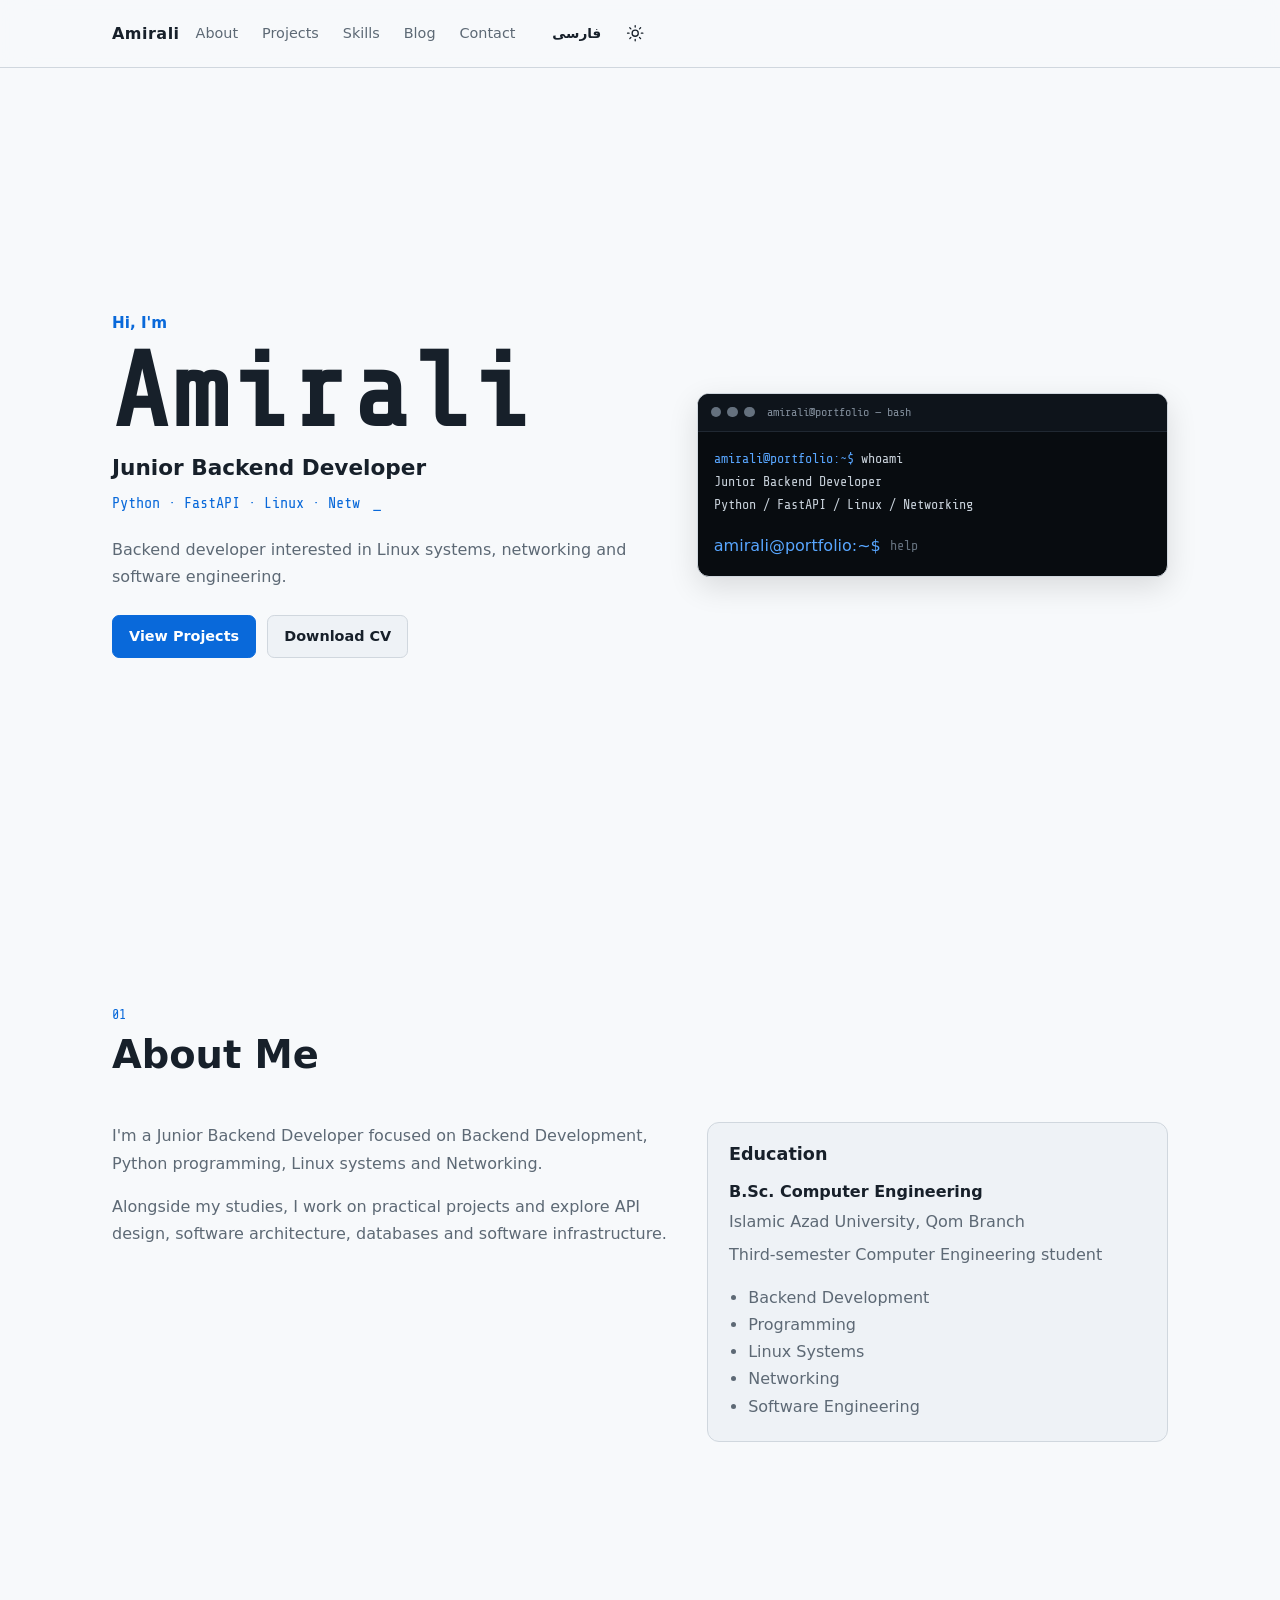
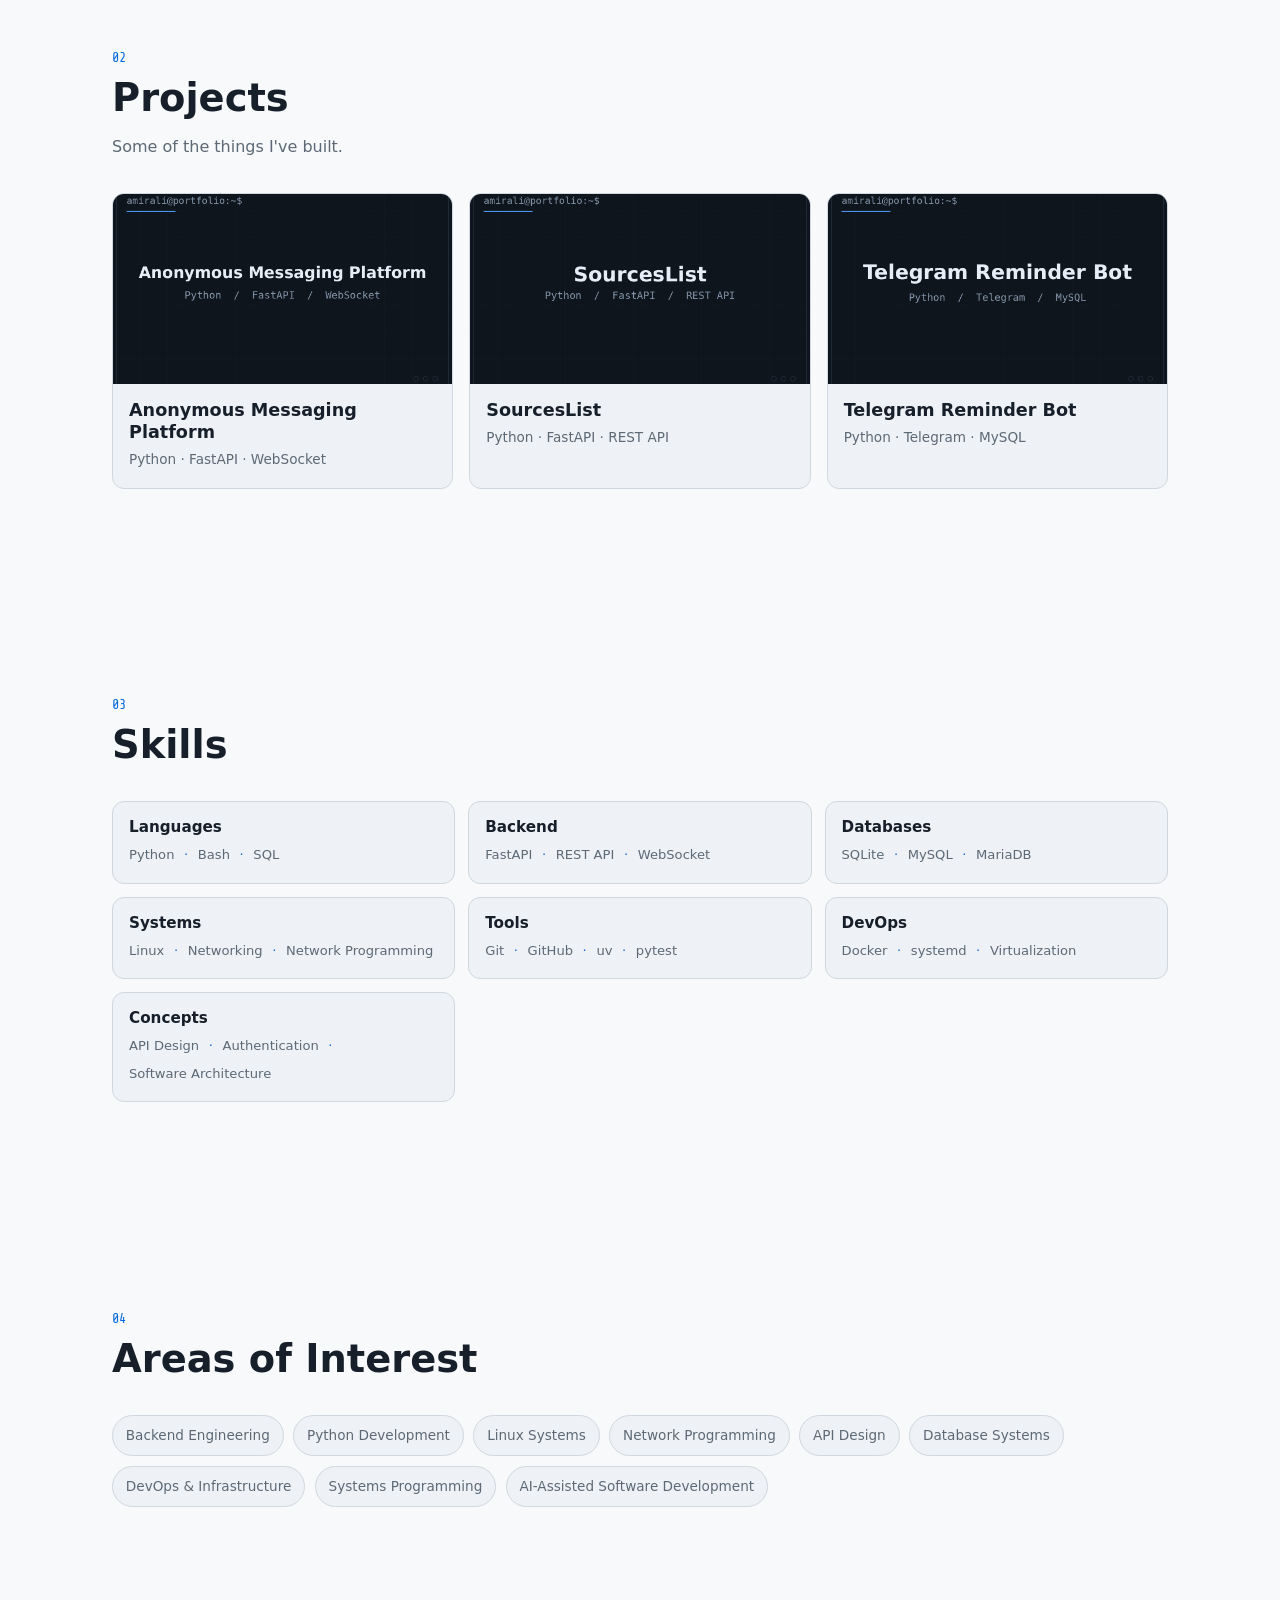
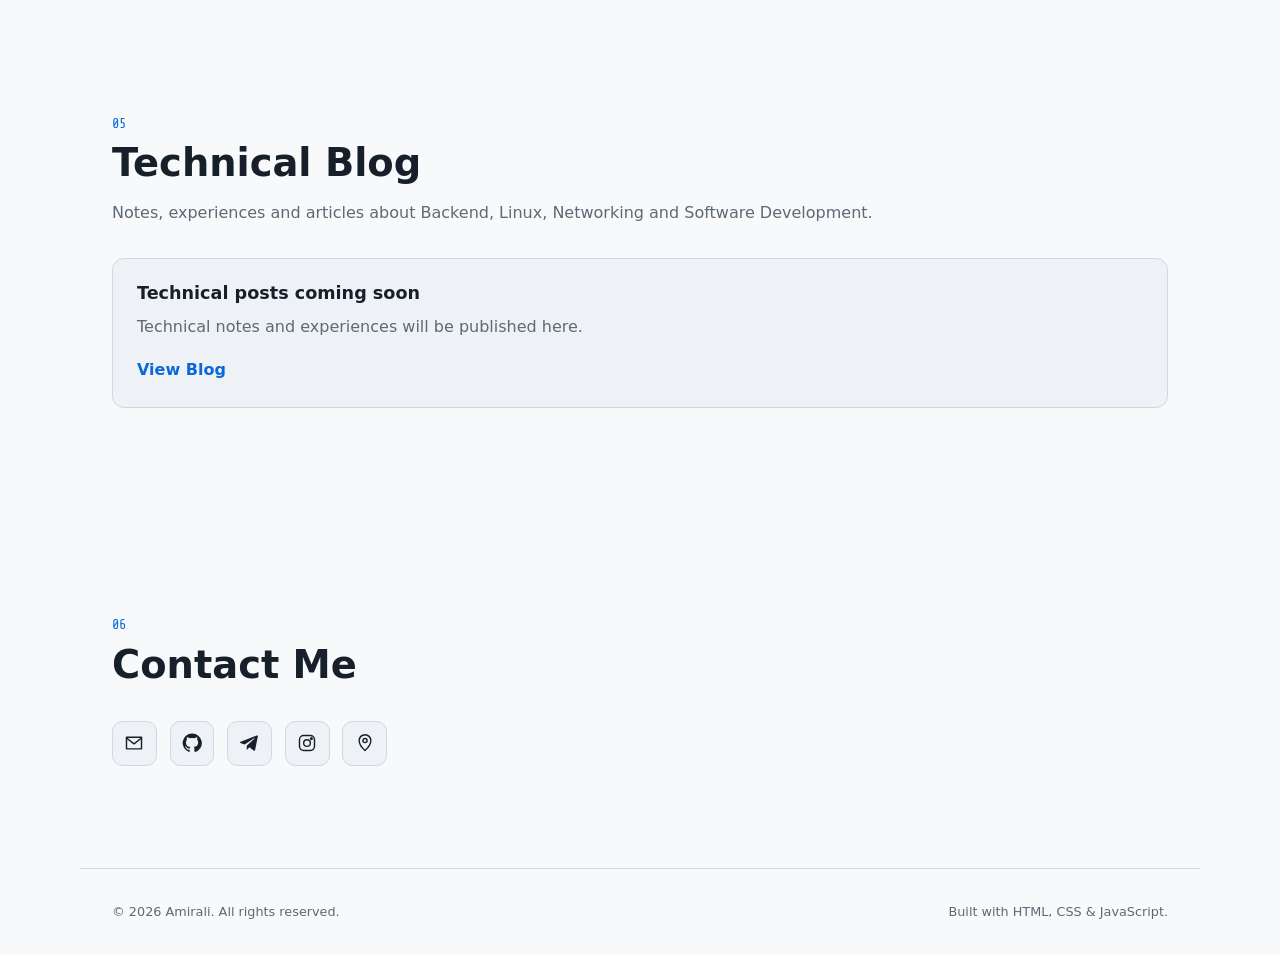
==== docs/index.html @ 6ceb7568 "start" ====
<!DOCTYPE html>
<html lang="en" dir="ltr">
<head>
    <meta charset="UTF-8">
    <meta name="viewport" content="width=device-width, initial-scale=1.0">

    <meta
        name="description"
        content="Amirali - Junior Backend Developer specializing in Python, FastAPI, Linux and Networking."
    >

    <meta name="author" content="Amirali">

    <title>Amirali | Junior Backend Developer</title>

    <link rel="icon" href="assets/favicon.svg" type="image/svg+xml">

    <meta name="theme-color" content="#0b0f14">

    <!-- Hacker-style font for the name -->
    <link rel="preconnect" href="https://fonts.googleapis.com">
    <link rel="preconnect" href="https://fonts.gstatic.com" crossorigin>
    <link
        href="https://fonts.googleapis.com/css2?family=Share+Tech+Mono&display=swap"
        rel="stylesheet"
    >

    <link rel="stylesheet" href="css/main.css">
    <link rel="stylesheet" href="css/responsive.css">
    <link rel="stylesheet" href="css/animations.css">

    <script src="js/theme.js"></script>
</head>

<body>

    <!-- ==================== Header ==================== -->

    <header>
        <nav aria-label="Main navigation">

            <a
                href="index.html"
                aria-label="Home"
                data-i18n-aria="nav.home"
            >
                Amirali
            </a>

            <ul id="nav-menu">

                <li>
                    <a href="#about" data-i18n="nav.about">About</a>
                </li>

                <li>
                    <a href="#projects" data-i18n="nav.projects">Projects</a>
                </li>

                <li>
                    <a href="#skills" data-i18n="nav.skills">Skills</a>
                </li>

                <li>
                    <a href="#blog" data-i18n="nav.blog">Blog</a>
                </li>

                <li>
                    <a href="#contact" data-i18n="nav.contact">Contact</a>
                </li>

            </ul>


            <!-- Language -->

            <button
                type="button"
                id="language-toggle"
                aria-label="Change language"
                title="Change language"
            >
                <span id="language-label">فارسی</span>
            </button>


            <!-- Theme -->

            <button
                type="button"
                id="theme-toggle"
                aria-label="Enable light mode"
                title="Enable light mode"
            >
                <svg class="theme-icon theme-icon--moon" viewBox="0 0 24 24" aria-hidden="true" focusable="false">
                    <path d="M21 12.79A9 9 0 1 1 11.21 3 7 7 0 0 0 21 12.79z"/>
                </svg>

                <svg class="theme-icon theme-icon--sun" viewBox="0 0 24 24" aria-hidden="true" focusable="false">
                    <circle cx="12" cy="12" r="4"/>
                    <path d="M12 2v2M12 20v2M4.93 4.93l1.41 1.41M17.66 17.66l1.41 1.41M2 12h2M20 12h2M4.93 19.07l1.41-1.41M17.66 6.34l1.41-1.41"/>
                </svg>
            </button>


            <!-- Mobile navigation -->

            <button
                type="button"
                id="nav-toggle"
                aria-expanded="false"
                aria-controls="nav-menu"
                aria-label="Open navigation menu"
            >
                <span></span>
                <span></span>
                <span></span>
            </button>

        </nav>
    </header>


    <!-- ==================== Main ==================== -->

    <main>

        <!-- ==================== Hero ==================== -->

        <section id="hero" aria-labelledby="hero-title">

            <div>

                <p data-i18n="hero.greeting">
                    Hi, I'm
                </p>

                <h1 id="hero-title" class="hero__name">
                    Amirali
                </h1>

                <p data-i18n="hero.role">
                    Junior Backend Developer
                </p>

                <p id="hero-tech">
                    <span id="hero-tech-text"></span>
                    <span class="typing-cursor" aria-hidden="true">_</span>
                </p>

                <p data-i18n="hero.description">
                    Backend developer interested in Linux systems,
                    networking and software engineering.
                </p>

                <div class="hero__actions">

                    <a href="#projects" data-i18n="hero.projects">
                        View Projects
                    </a>

                    <a href="assets/cv.pdf" download data-i18n="hero.cv">
                        Download CV
                    </a>

                </div>

            </div>


            <!-- Interactive Terminal -->

            <aside
                class="terminal"
                aria-label="Interactive terminal"
                data-i18n-aria="terminal.label"
            >

                <div class="terminal__bar" aria-hidden="true">
                    <span class="terminal__dot"></span>
                    <span class="terminal__dot"></span>
                    <span class="terminal__dot"></span>

                    <span class="terminal__title">
                        amirali@portfolio — bash
                    </span>
                </div>

                <div
                    class="terminal__output"
                    id="terminal-output"
                    role="log"
                >

                    <p class="terminal__line">
                        <span class="terminal__prompt">
                            amirali@portfolio:~$
                        </span>
                        whoami
                    </p>

                    <p class="terminal__line">
                        Junior Backend Developer
                    </p>

                    <p class="terminal__line">
                        Python / FastAPI / Linux / Networking
                    </p>

                </div>

                <form
                    class="terminal__form"
                    id="terminal-form"
                    autocomplete="off"
                >

                    <label
                        class="terminal__prompt"
                        for="terminal-input"
                        data-i18n="terminal.prompt"
                    >
                        amirali@portfolio:~$
                    </label>

                    <input
                        class="terminal__input"
                        id="terminal-input"
                        type="text"
                        placeholder="help"
                        aria-label="Enter terminal command"
                        data-i18n-placeholder="terminal.placeholder"
                        spellcheck="false"
                        autocapitalize="off"
                    >

                </form>

            </aside>

        </section>


        <!-- ==================== About ==================== -->

        <section id="about" aria-labelledby="about-title">

            <header>

                <p>01</p>

                <h2 id="about-title" data-i18n="about.title">
                    About Me
                </h2>

            </header>


            <div>

                <p data-i18n="about.text1">
                    I'm a Junior Backend Developer focused on Backend
                    Development, Python programming, Linux systems and
                    Networking.
                </p>

                <p data-i18n="about.text2">
                    Alongside my studies, I work on practical projects and
                    explore API design, software architecture, databases and
                    software infrastructure.
                </p>

            </div>


            <!-- Education -->

            <article>

                <h3 data-i18n="about.education">
                    Education
                </h3>

                <h4 data-i18n="about.degree">
                    B.Sc. Computer Engineering
                </h4>

                <p data-i18n="about.university">
                    Islamic Azad University, Qom Branch
                </p>

                <p data-i18n="about.student">
                    Third-semester Computer Engineering student
                </p>

                <ul>

                    <li>Backend Development</li>
                    <li>Programming</li>
                    <li>Linux Systems</li>
                    <li>Networking</li>
                    <li>Software Engineering</li>

                </ul>

            </article>

        </section>


        <!-- ==================== Projects ==================== -->

        <section id="projects" aria-labelledby="projects-title">

            <header>

                <p>02</p>

                <h2 id="projects-title" data-i18n="projects.title">
                    Projects
                </h2>

                <p data-i18n="projects.subtitle">
                    Some of the things I've built.
                </p>

            </header>


            <div>

                <!-- Anonymous Messaging Platform -->

                <article>

                    <a
                        href="https://github.com/aamiroo/Anonymous"
                        target="_blank"
                        rel="noopener noreferrer"
                        aria-label="View Anonymous Messaging Platform on GitHub"
                        data-i18n-aria="projects.anonymous.aria"
                    >

                        <figure>

                            <img
                                src="assets/images/anonymous.png"
                                alt="Anonymous Messaging Platform"
                            >

                        </figure>

                        <h3>
                            Anonymous Messaging Platform
                        </h3>

                        <p>
                            Python · FastAPI · WebSocket
                        </p>

                    </a>

                </article>


                <!-- SourcesList -->

                <article>

                    <a
                        href="https://github.com/aamiroo/SourcesList"
                        target="_blank"
                        rel="noopener noreferrer"
                        aria-label="View SourcesList on GitHub"
                        data-i18n-aria="projects.sourceslist.aria"
                    >

                        <figure>

                            <img
                                src="assets/images/sourceslist.png"
                                alt="SourcesList"
                            >

                        </figure>

                        <h3>
                            SourcesList
                        </h3>

                        <p>
                            Python · FastAPI · REST API
                        </p>

                    </a>

                </article>


                <!-- Telegram Reminder Bot -->

                <article>

                    <a
                        href="https://github.com/aamiroo/Telgram_bot"
                        target="_blank"
                        rel="noopener noreferrer"
                        aria-label="View Telegram Reminder Bot on GitHub"
                        data-i18n-aria="projects.telegram.aria"
                    >

                        <figure>

                            <img
                                src="assets/images/telegram-bot.png"
                                alt="Telegram Reminder Bot"
                            >

                        </figure>

                        <h3>
                            Telegram Reminder Bot
                        </h3>

                        <p>
                            Python · Telegram · MySQL
                        </p>

                    </a>

                </article>

            </div>

        </section>


        <!-- ==================== Skills ==================== -->

        <section id="skills" aria-labelledby="skills-title">

            <header>

                <p>03</p>

                <h2 id="skills-title" data-i18n="skills.title">
                    Skills
                </h2>

            </header>


            <div class="skills__grid">

                <article>

                    <h3>Languages</h3>

                    <ul>
                        <li>Python</li>
                        <li>Bash</li>
                        <li>SQL</li>
                    </ul>

                </article>


                <article>

                    <h3>Backend</h3>

                    <ul>
                        <li>FastAPI</li>
                        <li>REST API</li>
                        <li>WebSocket</li>
                    </ul>

                </article>


                <article>

                    <h3>Databases</h3>

                    <ul>
                        <li>SQLite</li>
                        <li>MySQL</li>
                        <li>MariaDB</li>
                    </ul>

                </article>


                <article>

                    <h3>Systems</h3>

                    <ul>
                        <li>Linux</li>
                        <li>Networking</li>
                        <li>Network Programming</li>
                    </ul>

                </article>


                <article>

                    <h3>Tools</h3>

                    <ul>
                        <li>Git</li>
                        <li>GitHub</li>
                        <li>uv</li>
                        <li>pytest</li>
                    </ul>

                </article>


                <article>

                    <h3>DevOps</h3>

                    <ul>
                        <li>Docker</li>
                        <li>systemd</li>
                        <li>Virtualization</li>
                    </ul>

                </article>


                <article>

                    <h3>Concepts</h3>

                    <ul>
                        <li>API Design</li>
                        <li>Authentication</li>
                        <li>Software Architecture</li>
                    </ul>

                </article>

            </div>

        </section>


        <!-- ==================== Areas of Interest ==================== -->

        <section id="interests" aria-labelledby="interests-title">

            <header>

                <p>04</p>

                <h2 id="interests-title" data-i18n="interests.title">
                    Areas of Interest
                </h2>

            </header>


            <ul>

                <li>Backend Engineering</li>
                <li>Python Development</li>
                <li>Linux Systems</li>
                <li>Network Programming</li>
                <li>API Design</li>
                <li>Database Systems</li>
                <li>DevOps &amp; Infrastructure</li>
                <li>Systems Programming</li>
                <li>AI-Assisted Software Development</li>

            </ul>

        </section>


        <!-- ==================== Blog ==================== -->

        <section id="blog" aria-labelledby="blog-title">

            <header>

                <p>05</p>

                <h2 id="blog-title" data-i18n="blog.title">
                    Technical Blog
                </h2>

                <p data-i18n="blog.description">
                    Notes, experiences and articles about Backend,
                    Linux, Networking and Software Development.
                </p>

            </header>


            <article>

                <h3 data-i18n="blog.coming">
                    Technical posts coming soon
                </h3>

                <p data-i18n="blog.text">
                    Technical notes and experiences will be published here.
                </p>

                <a href="blog.html" data-i18n="blog.button">
                    View Blog
                </a>

            </article>

        </section>


        <!-- ==================== Contact ==================== -->

        <section id="contact" aria-labelledby="contact-title">

            <header>

                <p>06</p>

                <h2 id="contact-title" data-i18n="contact.title">
                    Contact Me
                </h2>

            </header>


            <address class="contact__links">

                <!-- Email -->

                <p>

                    <a
                        href="mailto:a.a.drv73358@gmail.com"
                        aria-label="Email"
                        title="Email"
                        data-i18n-title="contact.email"
                    >

                        <svg
                            class="contact__icon"
                            viewBox="0 0 24 24"
                            aria-hidden="true"
                        >
                            <path d="M3 5h18v14H3z"/>
                            <path d="m3 6 9 7 9-7"/>
                        </svg>

                        <span class="sr-only">Email</span>

                    </a>

                </p>


                <!-- GitHub -->

                <p>

                    <a
                        href="https://github.com/aamiroo"
                        target="_blank"
                        rel="noopener noreferrer"
                        aria-label="GitHub"
                        title="GitHub"
                    >

                        <svg
                            class="contact__icon"
                            viewBox="0 0 24 24"
                            aria-hidden="true"
                        >
                            <path d="M12 .7a11.3 11.3 0 0 0-3.58 22c.57.1.78-.25.78-.55v-2.16c-3.17.69-3.84-1.34-3.84-1.34-.52-1.32-1.27-1.67-1.27-1.67-1.04-.71.08-.7.08-.7 1.15.08 1.76 1.18 1.76 1.18 1.02 1.75 2.67 1.25 3.32.96.1-.74.4-1.25.73-1.54-2.53-.29-5.19-1.27-5.19-5.64 0-1.25.45-2.27 1.18-3.07-.12-.29-.51-1.45.11-3.02 0 0 .96-.31 3.14 1.17a10.9 10.9 0 0 1 5.72 0c2.18-1.48 3.14-1.17 3.14-1.17.62 1.57.23 2.73.11 3.02.73.8 1.18 1.82 1.18 3.07 0 4.38-2.67 5.35-5.21 5.63.41.36.78 1.08.78 2.18v3.23c0 .3.2.65.79.54A11.3 11.3 0 0 0 12 .7Z"/>
                        </svg>

                        <span class="sr-only">GitHub</span>

                    </a>

                </p>


                <!-- Telegram -->

                <p>

                    <a
                        href="https://t.me/a_drv_7"
                        target="_blank"
                        rel="noopener noreferrer"
                        aria-label="Telegram"
                        title="Telegram"
                    >

                        <svg
                            class="contact__icon"
                            viewBox="0 0 24 24"
                            aria-hidden="true"
                        >
                            <path d="M21.5 3.5 18.2 20c-.25 1.16-.9 1.45-1.82.9l-5-3.68-2.41 2.32c-.27.27-.5.5-1.03.5l.37-5.1 9.28-8.38c.4-.37-.09-.57-.62-.2L5.5 13.67.55 12.12c-1.08-.34-1.1-1.08.23-1.58L20.1 3.08c.9-.34 1.68.2 1.4.42Z"/>
                        </svg>

                        <span class="sr-only">Telegram</span>

                    </a>

                </p>


                <!-- Instagram -->

                <p>

                    <a
                        href="https://www.instagram.com/a_drv_7"
                        target="_blank"
                        rel="noopener noreferrer"
                        aria-label="Instagram"
                        title="Instagram"
                    >

                        <svg
                            class="contact__icon"
                            viewBox="0 0 24 24"
                            aria-hidden="true"
                        >
                            <rect x="3" y="3" width="18" height="18" rx="5"/>
                            <circle cx="12" cy="12" r="4"/>
                            <circle cx="17.3" cy="6.7" r="1"/>
                        </svg>

                        <span class="sr-only">Instagram</span>

                    </a>

                </p>


                <!-- Location -->

                <p>

                    <span
                        aria-label="Location: Qom, Iran"
                        title="Qom, Iran"
                    >

                        <svg
                            class="contact__icon"
                            viewBox="0 0 24 24"
                            aria-hidden="true"
                        >
                            <path d="M12 21s7-6.1 7-12a7 7 0 1 0-14 0c0 5.9 7 12 7 12Z"/>
                            <circle cx="12" cy="9" r="2.5"/>
                        </svg>

                        <span class="sr-only">
                            Qom, Iran
                        </span>

                    </span>

                </p>

            </address>

        </section>

    </main>


    <!-- ==================== Footer ==================== -->

    <footer>

        <p data-i18n="footer.copyright">
            &copy; 2026 Amirali. All rights reserved.
        </p>

        <p data-i18n="footer.built">
            Built with HTML, CSS &amp; JavaScript.
        </p>

    </footer>


    <script defer src="js/i18n.js"></script>
    <script defer src="js/projects.js"></script>
    <script defer src="js/terminal.js"></script>
    <script defer src="js/main.js"></script>

</body>
</html>
---- docs/css/main.css ----
/* ==========================================================================
   Amirali — Portfolio
   main.css — base styles, layout and components
   ========================================================================== */

/* --------------------------------------------------------------------------
   Design tokens
   -------------------------------------------------------------------------- */

:root {
    color-scheme: dark;

    --bg: #0b0f14;
    --bg-soft: #111720;
    --bg-elevated: #151d27;

    --text: #e6edf3;
    --text-muted: #8b98a7;

    --accent: #58a6ff;
    --accent-soft: rgba(88, 166, 255, 0.12);

    --border: #263241;

    --shadow-sm: 0 4px 14px rgba(0, 0, 0, 0.2);
    --shadow-md: 0 10px 30px rgba(0, 0, 0, 0.3);

    --max-width: 1120px;
    --gutter: clamp(1rem, 4vw, 2rem);

    --radius-sm: 0.45rem;
    --radius-md: 0.75rem;

    --transition: 180ms ease;
}

[data-theme="light"] {
    color-scheme: light;

    --bg: #f7f9fb;
    --bg-soft: #eef2f6;
    --bg-elevated: #ffffff;

    --text: #17202a;
    --text-muted: #5d6975;

    --accent: #0969da;
    --accent-soft: rgba(9, 105, 218, 0.1);

    --border: #d0d7de;

    --shadow-sm: 0 4px 14px rgba(0, 0, 0, 0.08);
    --shadow-md: 0 10px 30px rgba(0, 0, 0, 0.12);
}

/* --------------------------------------------------------------------------
   Reset
   -------------------------------------------------------------------------- */

*,
*::before,
*::after {
    box-sizing: border-box;
}

html {
    scroll-behavior: smooth;
    background: var(--bg);
}

body {
    margin: 0;
    min-width: 320px;

    background: var(--bg);
    color: var(--text);

    font-family:
        system-ui,
        -apple-system,
        BlinkMacSystemFont,
        "Segoe UI",
        sans-serif;

    line-height: 1.7;
    text-rendering: optimizeLegibility;
}

img,
svg {
    max-width: 100%;
}

img {
    display: block;
}

a {
    color: inherit;
}

button,
input {
    font: inherit;
}

/* --------------------------------------------------------------------------
   Accessibility
   -------------------------------------------------------------------------- */

:focus-visible {
    outline: 2px solid var(--accent);
    outline-offset: 3px;
}

/* --------------------------------------------------------------------------
   General layout
   -------------------------------------------------------------------------- */

main > section {
    width: min(100%, var(--max-width));
    margin-inline: auto;

    padding-inline: var(--gutter);
    padding-block: clamp(4rem, 8vw, 7rem);

    scroll-margin-top: 5rem;
}

main > section > header {
    margin-block-end: 2rem;
}

main > section > header > p:first-child {
    margin: 0 0 0.3rem;
    color: var(--accent);

    font-family:
        "Share Tech Mono",
        "Courier New",
        monospace;

    font-size: 0.85rem;
}

h1,
h2,
h3,
h4,
p {
    margin-block-start: 0;
}

h1,
h2,
h3,
h4 {
    line-height: 1.25;
}

h2 {
    margin-block-end: 0.7rem;
    font-size: clamp(1.7rem, 4vw, 2.4rem);
}

h3 {
    font-size: 1.1rem;
}

p {
    color: var(--text-muted);
}

/* --------------------------------------------------------------------------
   Header
   -------------------------------------------------------------------------- */

body > header {
    position: sticky;
    top: 0;
    z-index: 100;

    background: color-mix(
        in srgb,
        var(--bg) 90%,
        transparent
    );

    border-block-end: 1px solid var(--border);

    backdrop-filter: blur(14px);
}

body > header nav {
    position: relative;

    width: min(100%, var(--max-width));
    min-height: 4.2rem;

    margin-inline: auto;
    padding-inline: var(--gutter);

    display: flex;
    align-items: center;
    gap: 0.35rem;
}

body > header nav > a {
    color: var(--text);

    font-weight: 700;
    text-decoration: none;
    letter-spacing: 0.03em;
}

body > header nav > a:hover {
    color: var(--accent);
}

nav > ul {
    display: none;

    margin: 0;
    padding: 0;

    list-style: none;
}

nav > ul a {
    display: block;

    color: var(--text-muted);

    padding: 0.45rem 0.65rem;

    border-radius: var(--radius-sm);

    font-size: 0.9rem;
    text-decoration: none;

    transition:
        color var(--transition),
        background-color var(--transition);
}

nav > ul a:hover,
nav > ul a.is-active {
    color: var(--text);
    background: var(--accent-soft);
}

/* --------------------------------------------------------------------------
   Header buttons
   -------------------------------------------------------------------------- */

#language-toggle,
#theme-toggle,
#nav-toggle {
    border: 0;
    background: transparent;

    color: var(--text);

    cursor: pointer;

    border-radius: var(--radius-sm);

    transition:
        color var(--transition),
        background-color var(--transition);
}

#language-toggle {
    padding: 0.4rem 0.55rem;

    font-size: 0.85rem;
    font-weight: 600;
}

#language-toggle:hover,
#language-toggle:focus-visible {
    color: var(--accent);
    background-color: var(--bg-soft);
}

#theme-toggle {
    width: 2.5rem;
    height: 2.5rem;

    display: inline-flex;
    align-items: center;
    justify-content: center;
}

#theme-toggle:hover {
    color: var(--accent);
    background: var(--accent-soft);
}

.theme-icon {
    width: 1.15rem;
    height: 1.15rem;

    fill: none;
    stroke: currentColor;

    stroke-width: 1.7;
    stroke-linecap: round;
    stroke-linejoin: round;
}

[data-theme="dark"] .theme-icon--sun,
[data-theme="light"] .theme-icon--moon {
    display: none;
}

#nav-toggle {
    width: 2.5rem;
    height: 2.5rem;

    padding: 0.5rem;

    display: inline-flex;
    flex-direction: column;
    justify-content: center;
    gap: 0.28rem;
}

#nav-toggle span {
    display: block;

    width: 100%;
    height: 2px;

    background: currentColor;
    border-radius: 2px;
}

/* --------------------------------------------------------------------------
   Hero
   -------------------------------------------------------------------------- */

#hero {
    min-height: calc(100vh - 4.2rem);

    display: grid;
    align-items: center;

    gap: 2.5rem;
}

#hero > div > p:first-child {
    margin-block-end: 0.4rem;

    color: var(--accent);

    font-size: 0.95rem;
    font-weight: 600;
}

#hero h1 {
    margin-block-end: 0.5rem;

    font-size: clamp(3rem, 9vw, 6.5rem);
    line-height: 0.95;
}

.hero__name {
    font-family:
        "Share Tech Mono",
        "Courier New",
        monospace;

    letter-spacing: 0.04em;
}

#hero > div > p:nth-of-type(2) {
    margin-block-end: 0.25rem;

    color: var(--text);

    font-size: clamp(1.1rem, 2vw, 1.35rem);
    font-weight: 600;
}

#hero > div > p:nth-of-type(3) {
    margin-block-end: 1.2rem;

    color: var(--accent);

    font-family:
        "Share Tech Mono",
        "Courier New",
        monospace;

    font-size: 0.95rem;
}

#hero > div > p:nth-of-type(4) {
    max-width: 42rem;

    margin-block-end: 1.5rem;

    font-size: 1rem;
}

.typing-cursor {
    display: inline-block;

    margin-inline-start: 0.3rem;

    font-family:
        "Share Tech Mono",
        "Courier New",
        monospace;

    animation:
        typing-cursor-blink
        0.8s steps(1, end)
        infinite;
}

@keyframes typing-cursor-blink {
    0%,
    50% {
        opacity: 1;
    }

    50.01%,
    100% {
        opacity: 0;
    }
}

/* --------------------------------------------------------------------------
   Hero actions
   -------------------------------------------------------------------------- */

.hero__actions {
    display: flex;
    flex-wrap: wrap;
    gap: 0.7rem;
}

.hero__actions a {
    display: inline-flex;
    align-items: center;
    justify-content: center;

    min-height: 2.7rem;

    padding-inline: 1rem;

    border: 1px solid var(--border);
    border-radius: var(--radius-sm);

    background: var(--bg-soft);

    color: var(--text);

    text-decoration: none;

    font-size: 0.9rem;
    font-weight: 600;

    transition:
        transform var(--transition),
        color var(--transition),
        border-color var(--transition),
        background-color var(--transition);
}

.hero__actions a:first-child {
    border-color: var(--accent);
    background: var(--accent);
    color: #fff;
}

.hero__actions a:hover {
    transform: translateY(-2px);
    border-color: var(--accent);
}

/* --------------------------------------------------------------------------
   Terminal
   -------------------------------------------------------------------------- */

.terminal {
    overflow: hidden;

    border: 1px solid var(--border);
    border-radius: var(--radius-md);

    background: #080c10;

    box-shadow: var(--shadow-md);

    direction: ltr;
    text-align: left;
}

.terminal__bar {
    min-height: 2.4rem;

    display: flex;
    align-items: center;
    gap: 0.4rem;

    padding-inline: 0.8rem;

    border-block-end: 1px solid #202832;

    background: #0e141b;
}

.terminal__dot {
    width: 0.65rem;
    height: 0.65rem;

    border-radius: 50%;

    background: #65717e;
}

.terminal__title {
    margin-inline-start: 0.4rem;

    color: #7f8b98;

    font-family:
        "Share Tech Mono",
        monospace;

    font-size: 0.75rem;
}

.terminal__output {
    max-height: 17rem;

    overflow-y: auto;

    padding: 1rem;

    font-family:
        "Share Tech Mono",
        "Courier New",
        monospace;

    font-size: 0.84rem;
}

.terminal__line {
    margin: 0;
    color: #c8d1da;
}

.terminal__line--muted {
    color: #7f8b98;
}

.terminal__line--error {
    color: #ff7b72;
}

.terminal__line--blank {
    height: 0.7rem;
}

.terminal__prompt {
    color: #58a6ff;
}

.terminal__form {
    display: flex;
    align-items: center;
    gap: 0.45rem;

    padding: 0 1rem 1rem;
}

.terminal__input {
    min-width: 0;
    flex: 1;

    border: 0;
    outline: 0;

    background: transparent;

    color: #c8d1da;

    font-family:
        "Share Tech Mono",
        "Courier New",
        monospace;

    font-size: 0.84rem;
}

.terminal__input::placeholder {
    color: #65717e;
}

.terminal a {
    color: #58a6ff;
}

/* --------------------------------------------------------------------------
   About
   -------------------------------------------------------------------------- */

#about {
    display: grid;
    gap: 2rem;
}

#about > header {
    margin-block-end: 0;
}

#about > div p {
    max-width: 48rem;
}

#about article {
    padding: 1.3rem;

    border: 1px solid var(--border);
    border-radius: var(--radius-md);

    background: var(--bg-soft);
}

#about article h3 {
    margin-block-end: 1rem;
}

#about article h4 {
    margin-block-end: 0.35rem;
}

#about article p {
    margin-block-end: 0.35rem;
}

#about article ul {
    margin: 1rem 0 0;
    padding-inline-start: 1.2rem;

    color: var(--text-muted);
}

/* --------------------------------------------------------------------------
   Projects
   -------------------------------------------------------------------------- */

#projects > header > p:last-child {
    margin-block-end: 0;
}

#projects > div {
    display: grid;
    gap: 1rem;
}

#projects article {
    overflow: hidden;

    border: 1px solid var(--border);
    border-radius: var(--radius-md);

    background: var(--bg-soft);

    transition:
        transform var(--transition),
        border-color var(--transition),
        box-shadow var(--transition);
}

#projects article:hover {
    transform: translateY(-3px);

    border-color: var(--accent);

    box-shadow: var(--shadow-sm);
}

#projects article > a {
    display: block;

    color: inherit;

    text-decoration: none;
}

#projects figure {
    margin: 0;

    aspect-ratio: 16 / 9;

    overflow: hidden;

    background: var(--bg-elevated);
}

#projects figure img {
    width: 100%;
    height: 100%;

    object-fit: cover;

    transition: transform 300ms ease;
}

#projects article:hover img {
    transform: scale(1.025);
}

#projects article h3,
#projects article > a > p {
    margin-inline: 1rem;
}

#projects article h3 {
    margin-block: 1rem 0.25rem;
}

#projects article > a > p {
    margin-block-end: 1rem;

    font-size: 0.85rem;
}

/* --------------------------------------------------------------------------
   Skills
   -------------------------------------------------------------------------- */

#skills .skills__grid {
    display: grid;

    gap: 0.8rem;
}

.skills__grid article {
    padding: 1rem;

    border: 1px solid var(--border);
    border-radius: var(--radius-md);

    background: var(--bg-soft);
}

.skills__grid article h3 {
    margin-block-end: 0.45rem;

    font-size: 0.95rem;
}

.skills__grid article ul {
    display: flex;
    flex-wrap: wrap;

    gap: 0.35rem 0.6rem;

    margin: 0;
    padding: 0;

    list-style: none;
}

.skills__grid article li {
    color: var(--text-muted);

    font-size: 0.82rem;
}

.skills__grid article li:not(:last-child)::after {
    content: "·";

    margin-inline-start: 0.6rem;

    color: var(--accent);
}

/* --------------------------------------------------------------------------
   Interests
   -------------------------------------------------------------------------- */

#interests > ul {
    display: flex;
    flex-wrap: wrap;

    gap: 0.6rem;

    margin: 0;
    padding: 0;

    list-style: none;
}

#interests > ul li {
    padding: 0.5rem 0.8rem;

    border: 1px solid var(--border);
    border-radius: 999px;

    background: var(--bg-soft);

    color: var(--text-muted);

    font-size: 0.85rem;
}

/* --------------------------------------------------------------------------
   Learning
   -------------------------------------------------------------------------- */

#learning ol {
    display: grid;
    gap: 0.7rem;

    margin: 0;
    padding-inline-start: 1.4rem;

    color: var(--text-muted);
}

/* --------------------------------------------------------------------------
   Blog
   -------------------------------------------------------------------------- */

#blog article {
    padding: 1.5rem;

    border: 1px solid var(--border);
    border-radius: var(--radius-md);

    background: var(--bg-soft);
}

#blog article h3 {
    margin-block-end: 0.5rem;
}

#blog article a {
    color: var(--accent);

    font-weight: 600;
    text-decoration: none;
}

#blog article a:hover {
    text-decoration: underline;
}

/* --------------------------------------------------------------------------
   Contact
   -------------------------------------------------------------------------- */

#contact address {
    display: flex;
    flex-wrap: wrap;

    gap: 0.8rem;

    margin: 0;

    font-style: normal;
}

#contact address p {
    margin: 0;
}

#contact address a,
#contact address > p > span {
    display: inline-flex;
    align-items: center;
    justify-content: center;

    width: 2.8rem;
    height: 2.8rem;

    border: 1px solid var(--border);
    border-radius: 0.65rem;

    background: var(--bg-soft);

    color: var(--text);

    transition:
        color var(--transition),
        border-color var(--transition),
        transform var(--transition);
}

#contact address a:hover,
#contact address a:focus-visible {
    color: var(--accent);

    border-color: var(--accent);

    transform: translateY(-2px);
}

.contact__icon {
    width: 1.25rem;
    height: 1.25rem;

    fill: none;
    stroke: currentColor;

    stroke-width: 1.7;
    stroke-linecap: round;
    stroke-linejoin: round;
}

#contact address p:nth-child(2) .contact__icon {
    fill: currentColor;
    stroke: none;
}

#contact address p:nth-child(3) .contact__icon {
    fill: currentColor;
    stroke: none;
}

#contact address p:nth-child(4) .contact__icon {
    fill: none;
}

.sr-only {
    position: absolute;

    width: 1px;
    height: 1px;

    padding: 0;
    margin: -1px;

    overflow: hidden;

    clip: rect(0, 0, 0, 0);

    white-space: nowrap;

    border: 0;
}

/* --------------------------------------------------------------------------
   Footer
   -------------------------------------------------------------------------- */

body > footer {
    width: min(100%, var(--max-width));

    margin-inline: auto;
    padding: 2rem var(--gutter);

    display: flex;
    flex-wrap: wrap;

    justify-content: space-between;

    gap: 0.5rem 2rem;

    border-block-start: 1px solid var(--border);
}

body > footer p {
    margin: 0;

    font-size: 0.8rem;
}

/* --------------------------------------------------------------------------
   Reduced-motion support
   -------------------------------------------------------------------------- */

@media (prefers-reduced-motion: reduce) {
    .typing-cursor {
        animation: none;
        opacity: 1;
    }
}
---- docs/css/responsive.css ----
/* ==========================================================================
   Amirali — Portfolio
   responsive.css — layout adaptations
   ========================================================================== */

/* --------------------------------------------------------------------------
   Mobile navigation dropdown
   -------------------------------------------------------------------------- */

@media (max-width: 860px) {

    nav > ul {
        position: absolute;

        inset-inline: 0;
        inset-block-start: 100%;

        display: none;

        flex-direction: column;

        gap: 0.15rem;

        padding-block: 0.6rem 0.9rem;
        padding-inline: var(--gutter);

        background-color: var(--bg-soft);

        border-block-end: 1px solid var(--border);

        box-shadow: var(--shadow-md);
    }

    nav > ul.is-open {
        display: flex;
    }

    nav > ul li {
        width: 100%;
    }

    nav > ul a {
        padding: 0.7rem 0.85rem;
    }

    nav {
        flex-wrap: nowrap;
    }

    #language-toggle {
        margin-inline-start: auto;
    }
}


/* --------------------------------------------------------------------------
   Footer
   -------------------------------------------------------------------------- */

@media (min-width: 640px) {

    body > footer {
        flex-wrap: nowrap;
    }
}


/* --------------------------------------------------------------------------
   Desktop navigation + two-column about
   -------------------------------------------------------------------------- */

@media (min-width: 861px) {

    nav > ul {
        display: flex;

        align-items: center;

        gap: 0.2rem;

        margin-inline-end: 0.75rem;
    }

    #nav-toggle {
        display: none;
    }

    #about {
        grid-template-columns:
            minmax(0, 1.1fr)
            minmax(0, 0.9fr);
    }

    #about > header {
        grid-column: 1 / -1;
    }

    #skills .skills__grid {
        grid-template-columns:
            repeat(3, minmax(0, 1fr));
    }

    #projects > div {
        grid-template-columns:
            repeat(3, minmax(0, 1fr));
    }
}


/* --------------------------------------------------------------------------
   Hero two columns
   -------------------------------------------------------------------------- */

@media (min-width: 900px) {

    #hero {
        grid-template-columns:
            minmax(0, 1.05fr)
            minmax(0, 0.95fr);

        gap: clamp(2rem, 5vw, 4rem);
    }
}


/* --------------------------------------------------------------------------
   Large screens
   -------------------------------------------------------------------------- */

@media (min-width: 1200px) {

    .terminal__output {
        max-height: 19rem;
    }
}
---- docs/css/animations.css ----
/* ==========================================================================
   Amirali — Portfolio
   animations.css — scroll reveal, micro-motion, reduced-motion safety
   ========================================================================== */

/* --------------------------------------------------------------------------
   Scroll reveal
   -------------------------------------------------------------------------- */

.reveal {
    opacity: 0;

    transform: translateY(14px);

    transition:
        opacity 460ms ease,
        transform 460ms ease;

    will-change: opacity, transform;
}

.reveal.is-visible {
    opacity: 1;

    transform: none;

    will-change: auto;
}


/* --------------------------------------------------------------------------
   Terminal micro-motion
   -------------------------------------------------------------------------- */

.terminal__line--new {
    animation:
        term-in
        220ms ease
        both;
}

@keyframes term-in {

    from {
        opacity: 0;
        transform: translateY(-4px);
    }

    to {
        opacity: 1;
        transform: none;
    }
}


/* --------------------------------------------------------------------------
   Typing cursor
   -------------------------------------------------------------------------- */

.typing-cursor {
    display: inline-block;

    margin-inline-start: 0.3rem;

    font-family:
        "Share Tech Mono",
        "Courier New",
        monospace;

    animation:
        typing-cursor-blink
        0.8s steps(1, end)
        infinite;
}

@keyframes typing-cursor-blink {

    0%,
    50% {
        opacity: 1;
    }

    50.01%,
    100% {
        opacity: 0;
    }
}


/* --------------------------------------------------------------------------
   Reduced motion
   -------------------------------------------------------------------------- */

@media (prefers-reduced-motion: reduce) {

    html {
        scroll-behavior: auto;
    }

    *,
    *::before,
    *::after {
        animation-duration: 0.01ms !important;
        animation-iteration-count: 1 !important;
        transition-duration: 0.01ms !important;
    }

    .reveal {
        opacity: 1 !important;
        transform: none !important;
        will-change: auto;
    }

    .typing-cursor {
        animation: none !important;
        opacity: 1;
    }
}
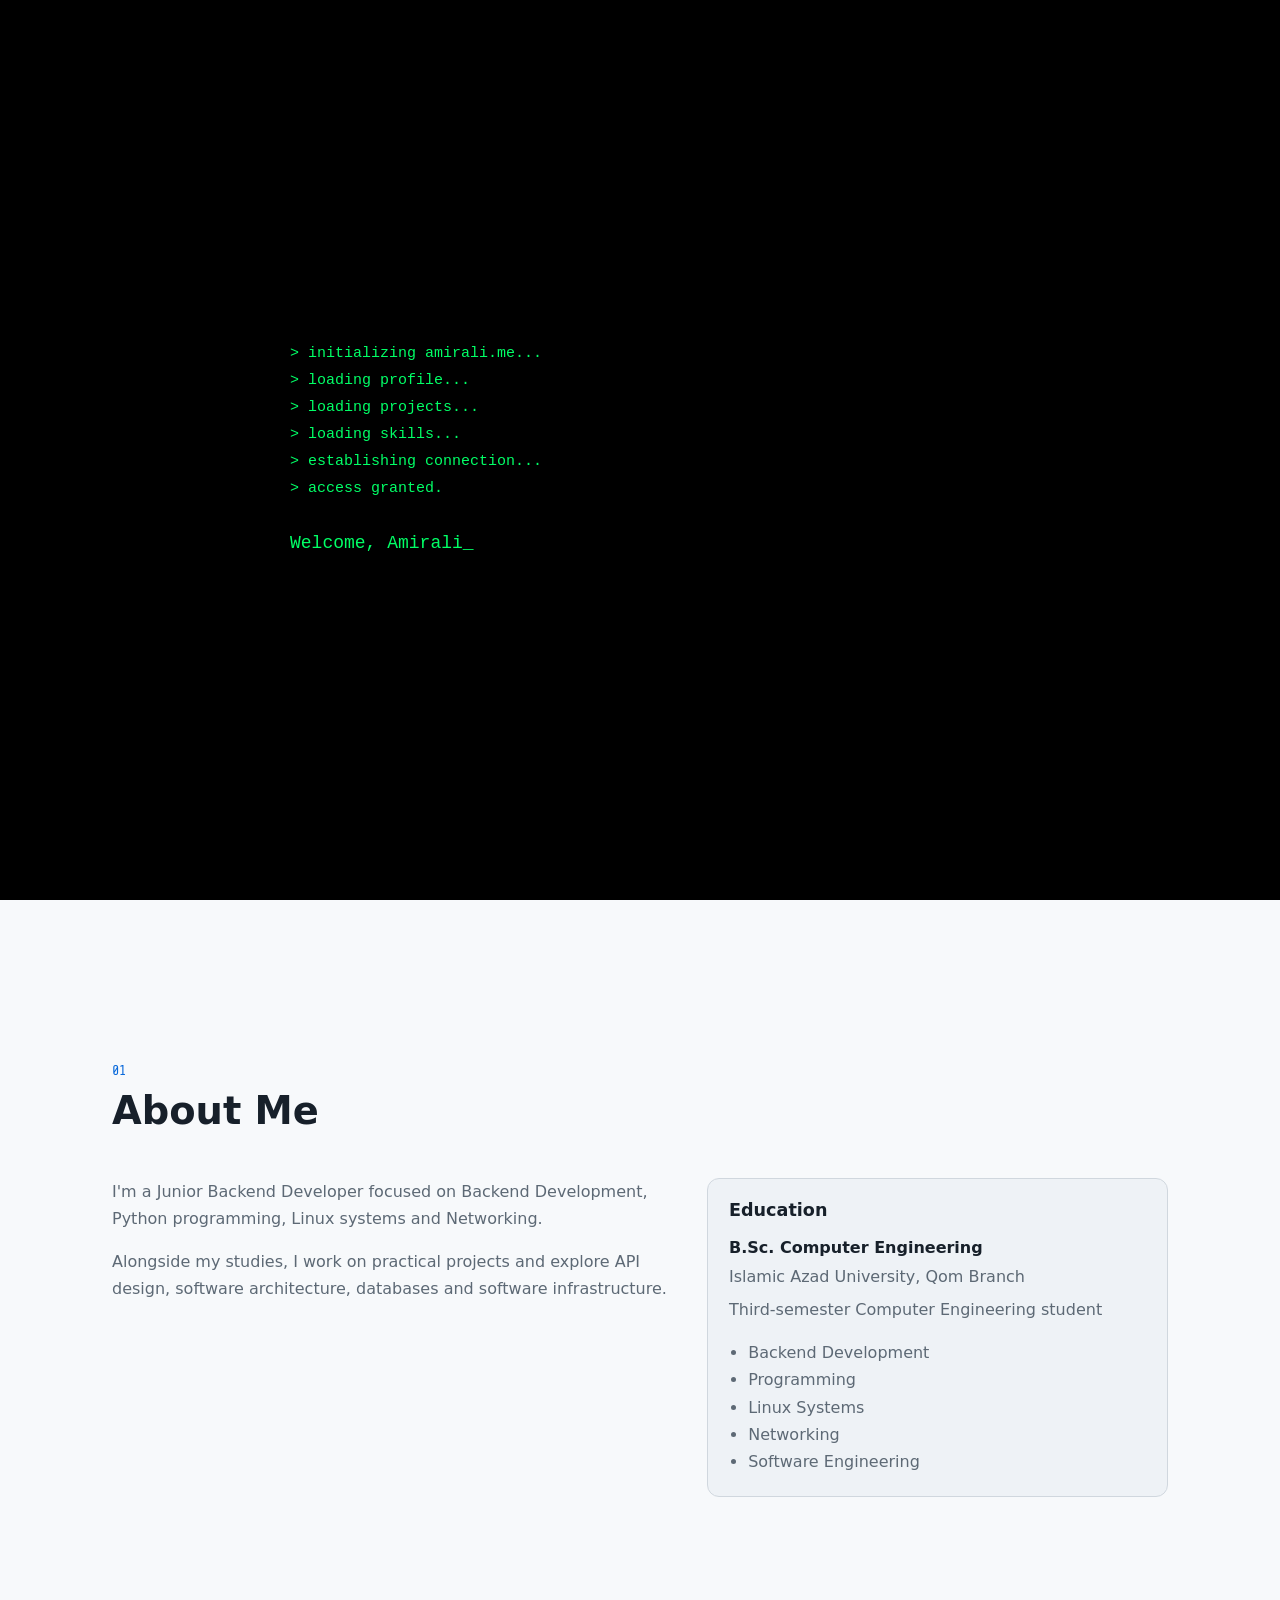
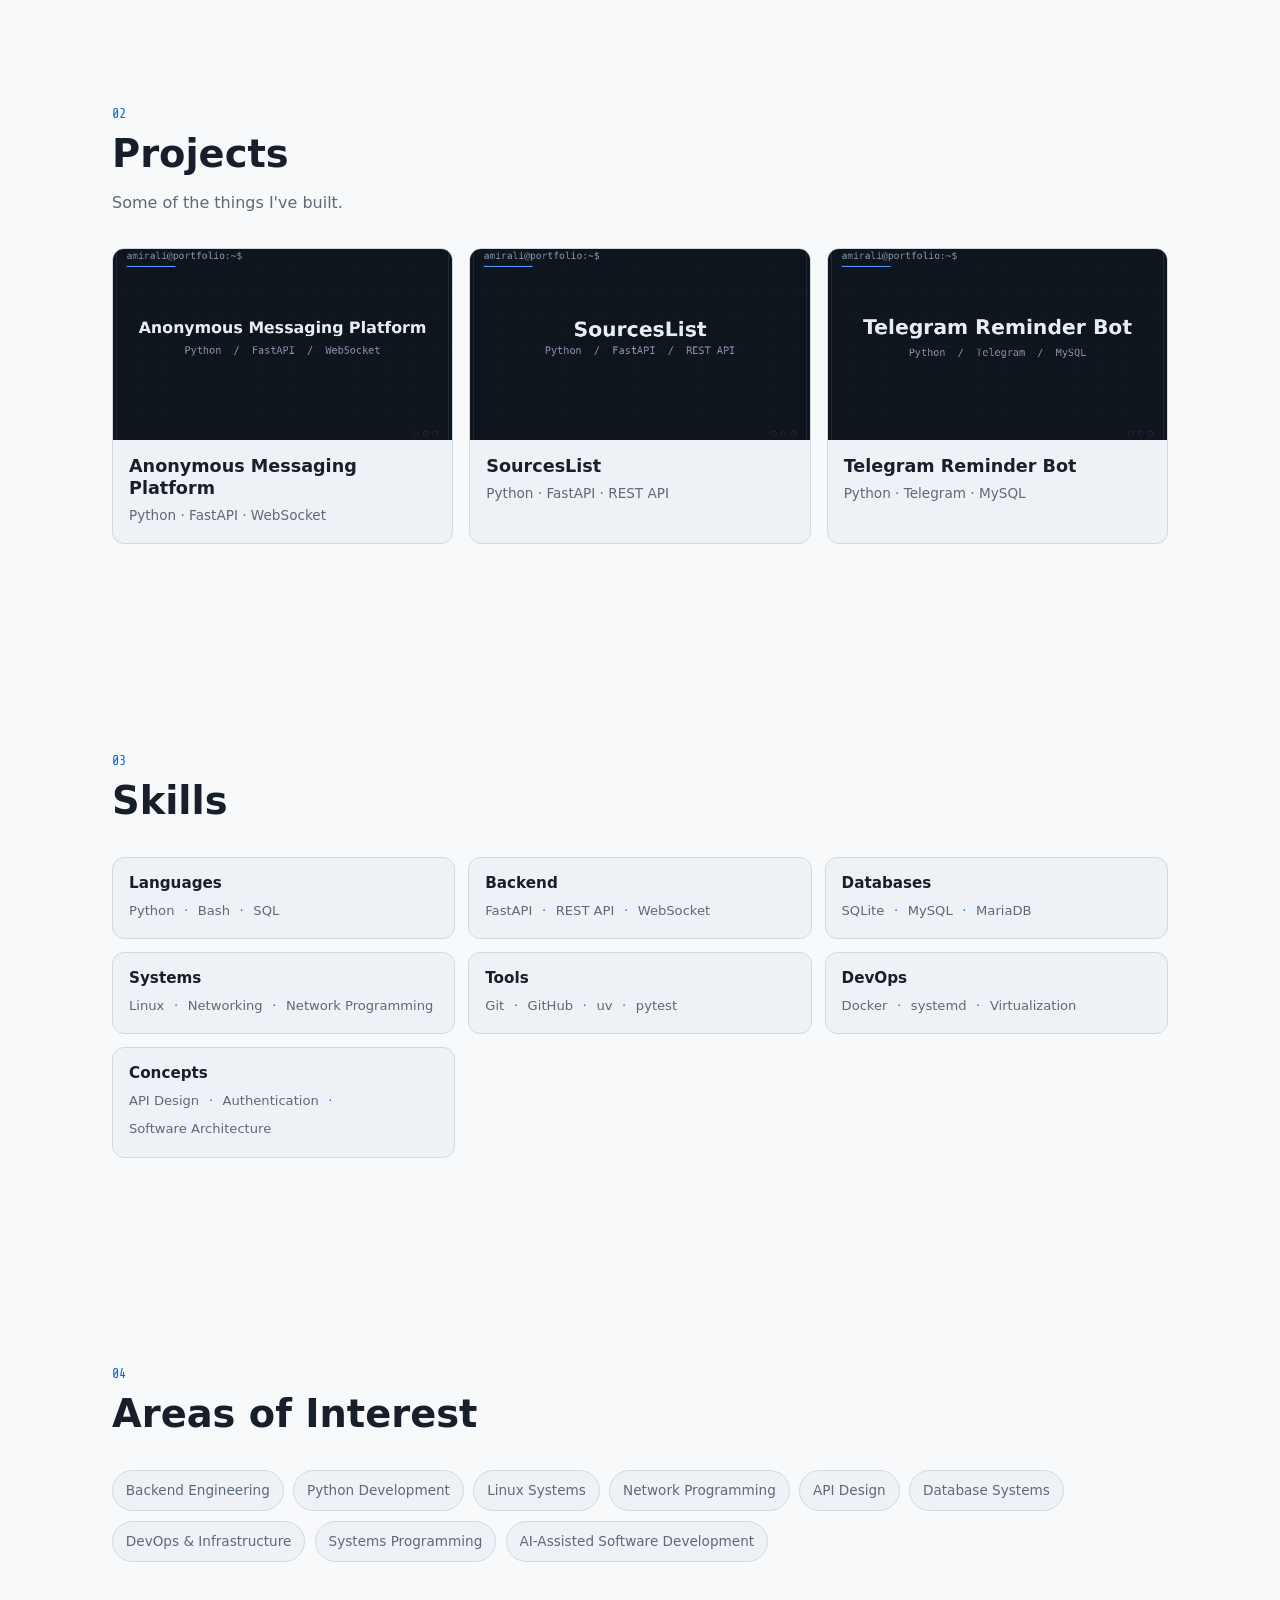
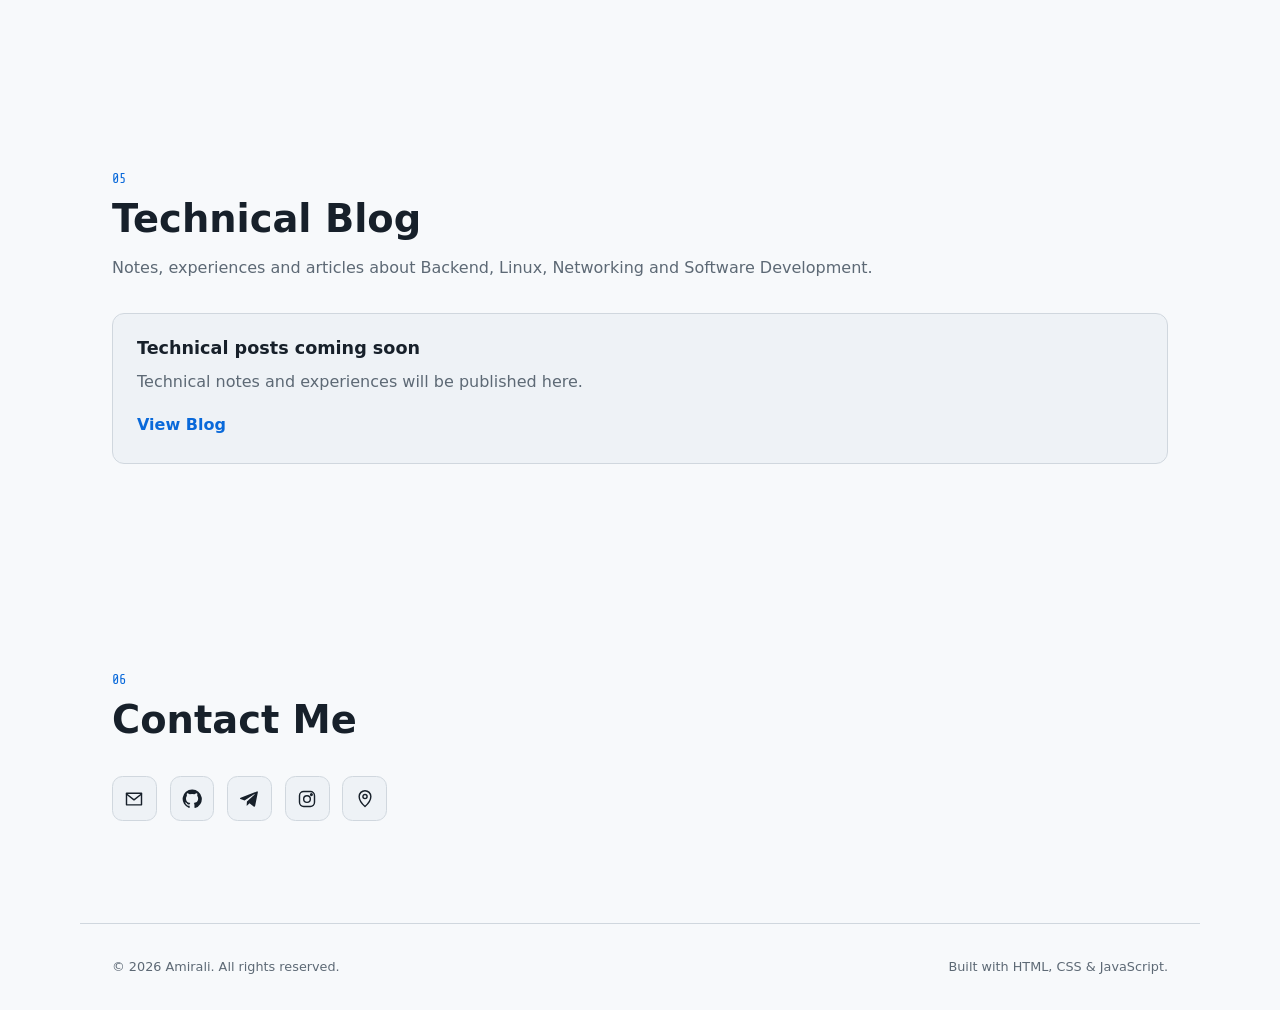
==== commit 2d36999b: "add visual effects and downloadable resume" ====
--- a/docs/index.html
+++ b/docs/index.html
@@ -34,6 +34,38 @@
 
 <body>
 
+    </head>
+
+<body>
+
+    <!-- Terminal Boot -->
+    <div id="boot-screen">
+        <div class="boot-terminal">
+            <div class="boot-line">> initializing amirali.me...</div>
+            <div class="boot-line">> loading profile...</div>
+            <div class="boot-line">> loading projects...</div>
+            <div class="boot-line">> loading skills...</div>
+            <div class="boot-line">> establishing connection...</div>
+            <div class="boot-line success">> access granted.</div>
+
+            <div class="boot-welcome">
+                Welcome, Amirali<span class="boot-cursor">_</span>
+            </div>
+        </div>
+    </div>
+
+    <!-- Matrix Rain -->
+    <canvas id="matrix-canvas"></canvas>
+
+
+    <!-- از اینجا سایت اصلی خودت -->
+    <header>
+        ...
+    </header>
+
+    <main>
+        ...
+    </main>
     <!-- ==================== Header ==================== -->
 
     <header>
@@ -799,5 +831,106 @@
     <script defer src="js/terminal.js"></script>
     <script defer src="js/main.js"></script>
 
+    <script>
+        document.addEventListener("DOMContentLoaded", () => {
+    const bootScreen = document.getElementById("boot-screen");
+
+    if (!bootScreen) return;
+
+    setTimeout(() => {
+        bootScreen.classList.add("hidden");
+
+        setTimeout(() => {
+            bootScreen.remove();
+        }, 800);
+
+    }, 3200);
+});
+    </script>
+    
+    <script>
+(() => {
+    const canvas = document.getElementById("matrix-canvas");
+
+    if (!canvas) return;
+
+    const ctx = canvas.getContext("2d");
+
+    const characters =
+        "アァカサタナハマヤャラワガザダバパ" +
+        "0123456789" +
+        "ABCDEFGHIJKLMNOPQRSTUVWXYZ" +
+        "<>{}[]/\\|=+-_*";
+
+    let width;
+    let height;
+    let fontSize;
+    let columns;
+    let drops;
+
+    function resize() {
+        width = window.innerWidth;
+        height = window.innerHeight;
+
+        fontSize = width < 600 ? 12 : 15;
+
+        canvas.width = width;
+        canvas.height = height;
+
+        columns = Math.floor(width / fontSize);
+
+        drops = Array.from(
+            { length: columns },
+            () => Math.random() * -50
+        );
+    }
+
+    function draw() {
+        ctx.fillStyle = "rgba(0, 0, 0, 0.055)";
+        ctx.fillRect(0, 0, width, height);
+
+        ctx.font = `${fontSize}px monospace`;
+
+        for (let i = 0; i < columns; i++) {
+            const char =
+                characters[
+                    Math.floor(Math.random() * characters.length)
+                ];
+
+            const x = i * fontSize;
+            const y = drops[i] * fontSize;
+
+            ctx.fillStyle = "rgba(0, 170, 255, 0.75)";
+            ctx.fillText(char, x, y);
+
+            if (y > height && Math.random() > 0.975) {
+                drops[i] = 0;
+            }
+
+            drops[i] += 0.65;
+        }
+    }
+
+    resize();
+
+    window.addEventListener("resize", resize);
+
+    let lastFrame = 0;
+    const interval = 1000 / 30;
+
+    function animate(timestamp) {
+        if (timestamp - lastFrame >= interval) {
+            draw();
+            lastFrame = timestamp;
+        }
+
+        requestAnimationFrame(animate);
+    }
+
+    requestAnimationFrame(animate);
+
+})();
+</script>
+
 </body>
 </html>
--- a/docs/css/main.css
+++ b/docs/css/main.css
@@ -982,4 +982,117 @@
         animation: none;
         opacity: 1;
     }
+}
+
+
+
+/* =========================
+   Terminal Boot
+========================= */
+
+#boot-screen {
+    position: fixed;
+    inset: 0;
+    z-index: 99999;
+
+    display: flex;
+    align-items: center;
+    justify-content: center;
+
+    background: #000;
+    color: #00ff66;
+
+    font-family: "Courier New", monospace;
+
+    transition:
+        opacity 0.7s ease,
+        visibility 0.7s ease;
+}
+
+#boot-screen.hidden {
+    opacity: 0;
+    visibility: hidden;
+    pointer-events: none;
+}
+
+.boot-terminal {
+    width: min(700px, 90%);
+    font-size: 15px;
+    line-height: 1.8;
+}
+
+.boot-line {
+    opacity: 0;
+    transform: translateX(-8px);
+    animation: bootLine 0.25s ease forwards;
+}
+
+.boot-line:nth-child(1) { animation-delay: 0.15s; }
+.boot-line:nth-child(2) { animation-delay: 0.45s; }
+.boot-line:nth-child(3) { animation-delay: 0.75s; }
+.boot-line:nth-child(4) { animation-delay: 1.05s; }
+.boot-line:nth-child(5) { animation-delay: 1.35s; }
+.boot-line:nth-child(6) { animation-delay: 1.65s; }
+
+.boot-line.success {
+    color: #00ff66;
+}
+
+.boot-welcome {
+    margin-top: 25px;
+    opacity: 0;
+    animation: welcomeIn 0.5s ease forwards;
+    animation-delay: 2s;
+    font-size: 18px;
+}
+
+.boot-cursor {
+    animation: cursorBlink 0.7s steps(1) infinite;
+}
+
+@keyframes bootLine {
+    to {
+        opacity: 1;
+        transform: translateX(0);
+    }
+}
+
+@keyframes welcomeIn {
+    to {
+        opacity: 1;
+    }
+}
+
+@keyframes cursorBlink {
+    0%, 50% {
+        opacity: 1;
+    }
+
+    51%, 100% {
+        opacity: 0;
+    }
+}
+
+
+/* =========================
+   Matrix Rain
+========================= */
+
+#matrix-canvas {
+    position: fixed;
+    inset: 0;
+
+    width: 100%;
+    height: 100%;
+
+    z-index: 0;
+    pointer-events: none;
+
+    opacity: 0.10;
+}
+
+body > *:not(#matrix-canvas):not(#boot-screen) {
+    position: relative;
+    
+    z-index: 1;
 }
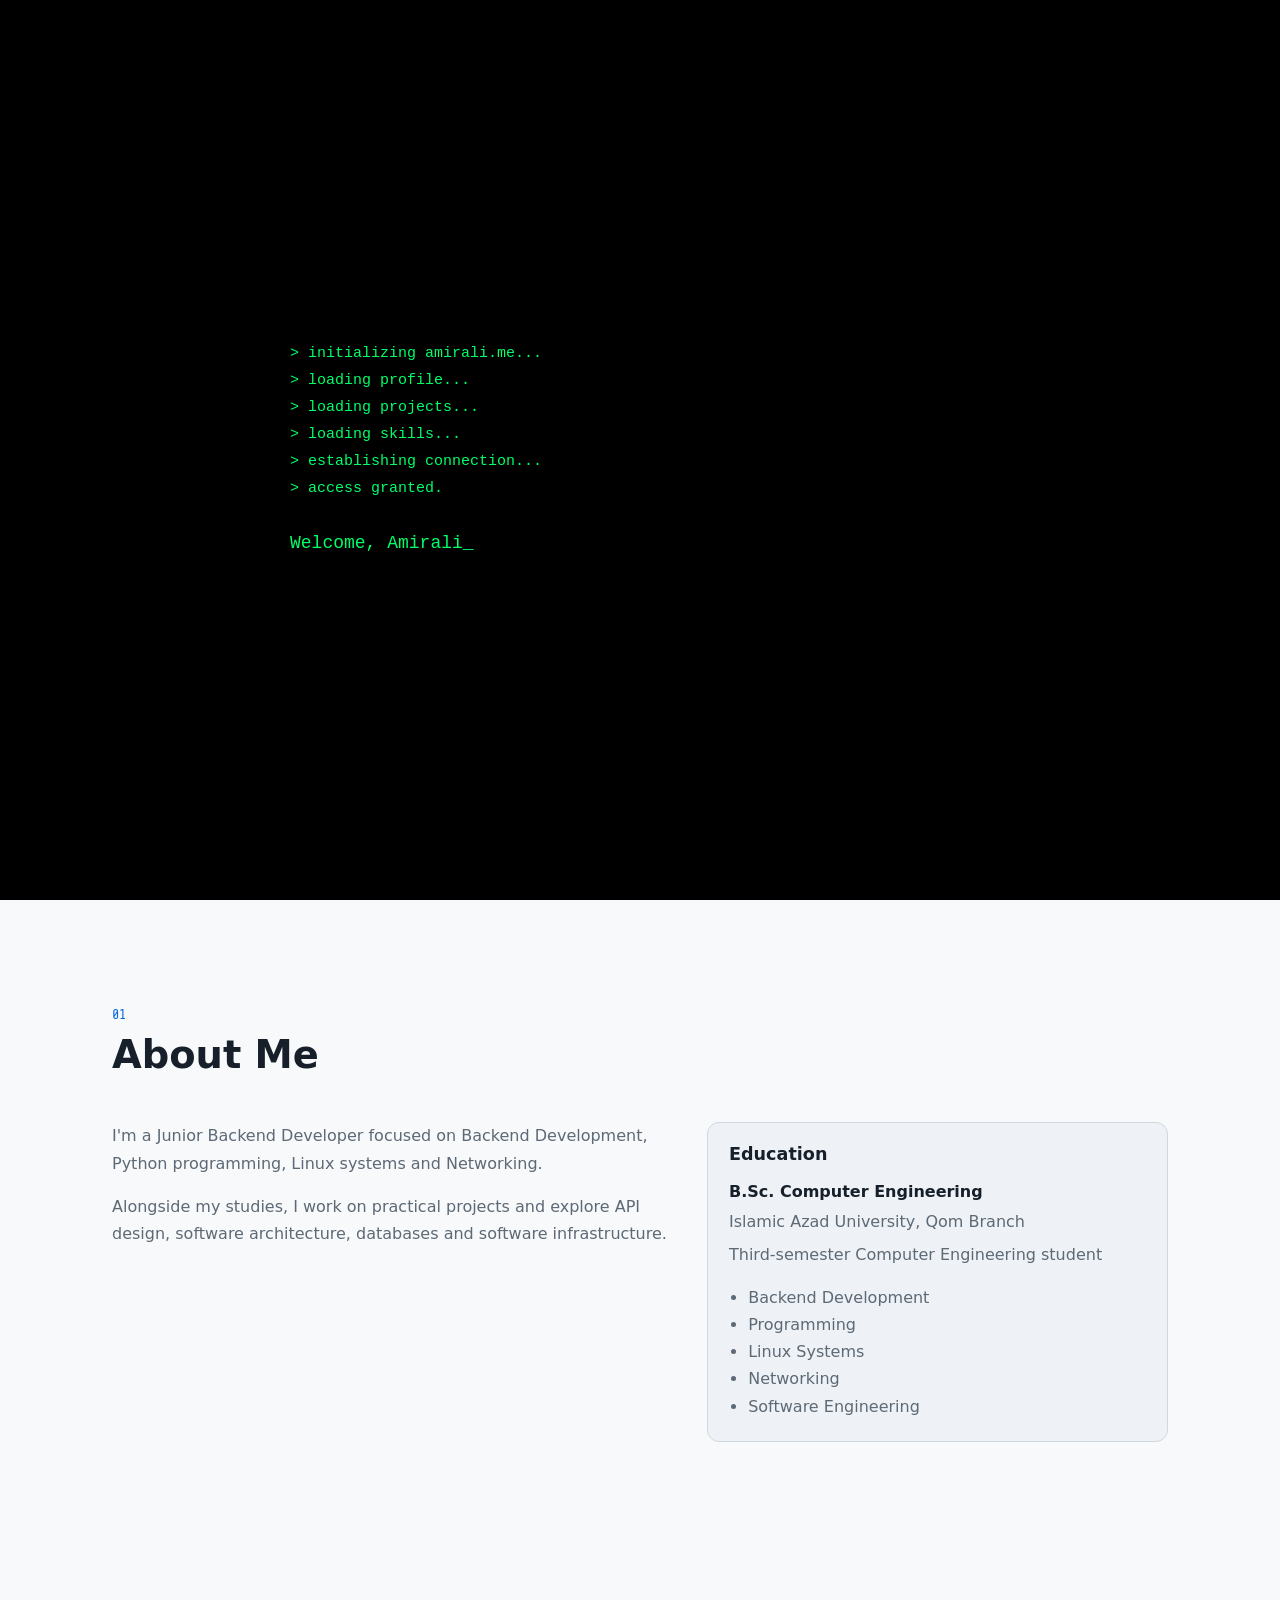
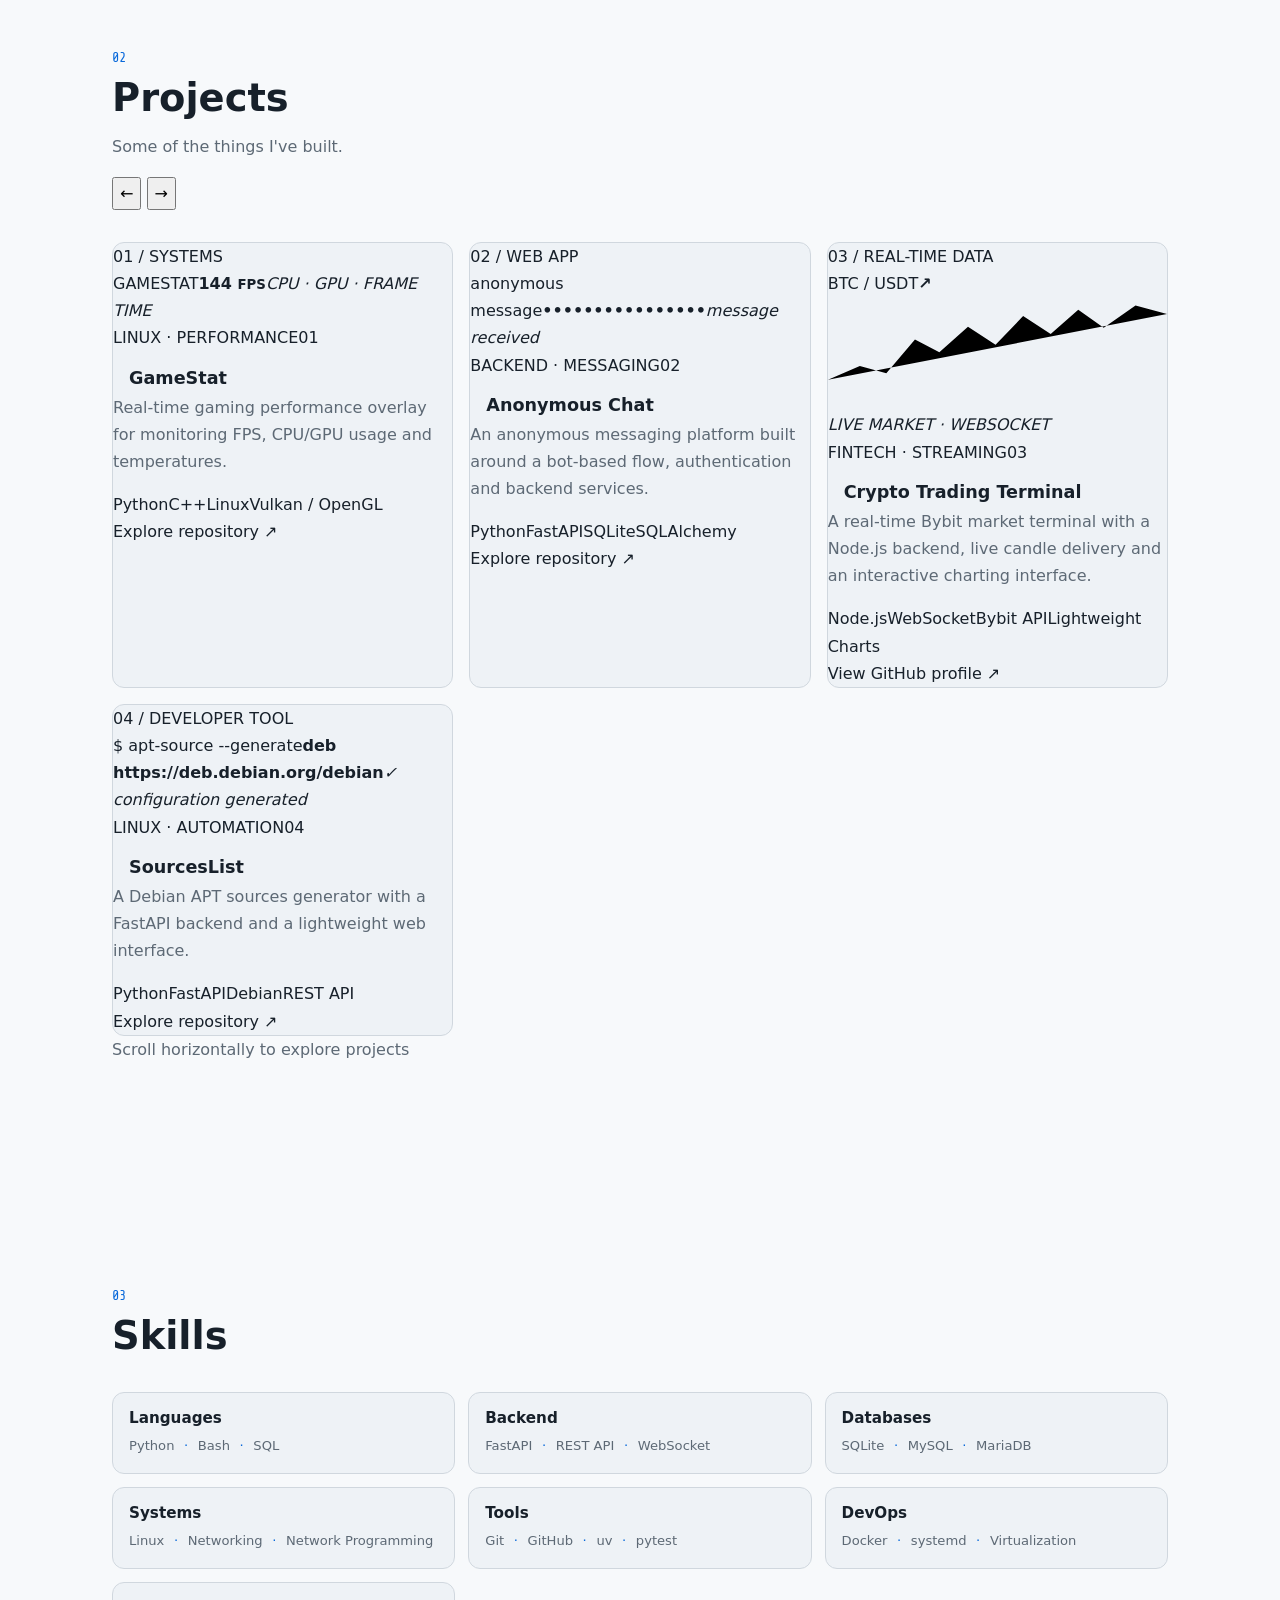
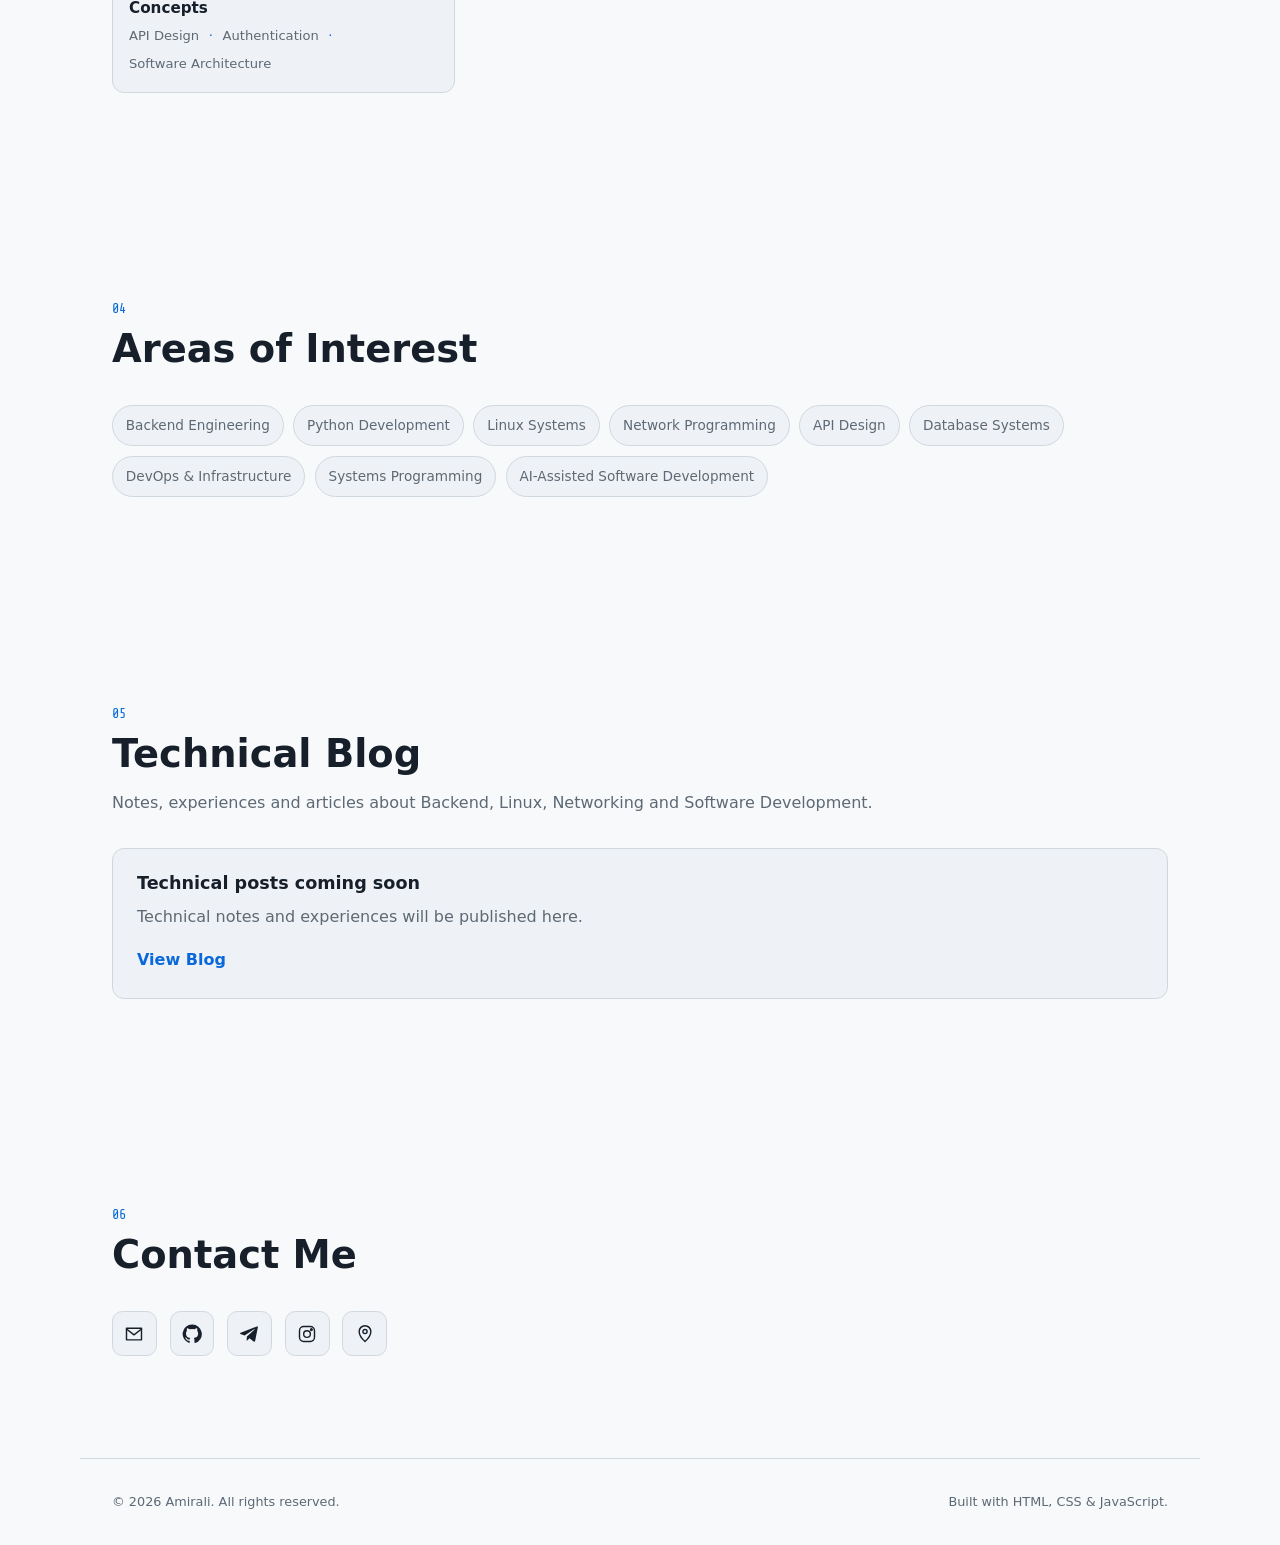
==== commit 3a43a9cb: "update portfolio structure" ====
--- a/docs/index.html
+++ b/docs/index.html
@@ -31,10 +31,6 @@
 
     <script src="js/theme.js"></script>
 </head>
-
-<body>
-
-    </head>
 
 <body>
 
@@ -58,14 +54,6 @@
     <canvas id="matrix-canvas"></canvas>
 
 
-    <!-- از اینجا سایت اصلی خودت -->
-    <header>
-        ...
-    </header>
-
-    <main>
-        ...
-    </main>
     <!-- ==================== Header ==================== -->
 
     <header>
@@ -270,6 +258,10 @@
 
             </aside>
 
+            <div class="personal-mark" aria-label="Personal symbols" title="Amirali's personal symbols">
+                <span>⌘</span><span>💻</span><span>🎧</span><span>⚙</span>
+            </div>
+
         </section>
 
 
@@ -344,125 +336,46 @@
 
         <section id="projects" aria-labelledby="projects-title">
 
-            <header>
-
+            <header class="projects__header">
                 <p>02</p>
-
-                <h2 id="projects-title" data-i18n="projects.title">
-                    Projects
-                </h2>
-
-                <p data-i18n="projects.subtitle">
-                    Some of the things I've built.
-                </p>
-
+                <h2 id="projects-title" data-i18n="projects.title">Projects</h2>
+                <p data-i18n="projects.subtitle">Selected things I've built and worked on.</p>
+                <div class="projects__controls" aria-label="Project carousel controls">
+                    <button type="button" class="project-nav project-nav--prev" aria-label="Scroll projects left">←</button>
+                    <button type="button" class="project-nav project-nav--next" aria-label="Scroll projects right">→</button>
+                </div>
             </header>
 
-
-            <div>
-
-                <!-- Anonymous Messaging Platform -->
-
-                <article>
-
-                    <a
-                        href="https://github.com/aamiroo/Anonymous"
-                        target="_blank"
-                        rel="noopener noreferrer"
-                        aria-label="View Anonymous Messaging Platform on GitHub"
-                        data-i18n-aria="projects.anonymous.aria"
-                    >
-
-                        <figure>
-
-                            <img
-                                src="assets/images/anonymous.png"
-                                alt="Anonymous Messaging Platform"
-                            >
-
-                        </figure>
-
-                        <h3>
-                            Anonymous Messaging Platform
-                        </h3>
-
-                        <p>
-                            Python · FastAPI · WebSocket
-                        </p>
-
-                    </a>
-
-                </article>
-
-
-                <!-- SourcesList -->
-
-                <article>
-
-                    <a
-                        href="https://github.com/aamiroo/SourcesList"
-                        target="_blank"
-                        rel="noopener noreferrer"
-                        aria-label="View SourcesList on GitHub"
-                        data-i18n-aria="projects.sourceslist.aria"
-                    >
-
-                        <figure>
-
-                            <img
-                                src="assets/images/sourceslist.png"
-                                alt="SourcesList"
-                            >
-
-                        </figure>
-
-                        <h3>
-                            SourcesList
-                        </h3>
-
-                        <p>
-                            Python · FastAPI · REST API
-                        </p>
-
-                    </a>
-
-                </article>
-
-
-                <!-- Telegram Reminder Bot -->
-
-                <article>
-
-                    <a
-                        href="https://github.com/aamiroo/Telgram_bot"
-                        target="_blank"
-                        rel="noopener noreferrer"
-                        aria-label="View Telegram Reminder Bot on GitHub"
-                        data-i18n-aria="projects.telegram.aria"
-                    >
-
-                        <figure>
-
-                            <img
-                                src="assets/images/telegram-bot.png"
-                                alt="Telegram Reminder Bot"
-                            >
-
-                        </figure>
-
-                        <h3>
-                            Telegram Reminder Bot
-                        </h3>
-
-                        <p>
-                            Python · Telegram · MySQL
-                        </p>
-
-                    </a>
-
-                </article>
-
+            <div class="projects__track" id="projects-track" tabindex="0" aria-label="Horizontally scrollable projects">
+                <article class="project-card project-card--gamestat">
+                    <a href="https://github.com/aamiroo/gamestat" target="_blank" rel="noopener noreferrer" aria-label="View GameStat on GitHub">
+                        <div class="project-card__visual"><span class="project-card__index">01 / SYSTEMS</span><div class="project-visual__screen"><span>GAMESTAT</span><strong>144 <small>FPS</small></strong><i>CPU  ·  GPU  ·  FRAME TIME</i></div></div>
+                        <div class="project-card__body"><div class="project-card__meta"><span>LINUX · PERFORMANCE</span><span>01</span></div><h3>GameStat</h3><p>Real-time gaming performance overlay for monitoring FPS, CPU/GPU usage and temperatures.</p><div class="project-card__tags"><span>Python</span><span>C++</span><span>Linux</span><span>Vulkan / OpenGL</span></div><span class="project-card__link">Explore repository ↗</span></div>
+                    </a>
+                </article>
+
+                <article class="project-card project-card--anonymous">
+                    <a href="https://github.com/aamiroo/Anonymous" target="_blank" rel="noopener noreferrer" aria-label="View Anonymous Messaging Platform on GitHub">
+                        <div class="project-card__visual"><span class="project-card__index">02 / WEB APP</span><div class="project-visual__chat"><span>anonymous message</span><b>••••••••••••••••</b><i>message received</i></div></div>
+                        <div class="project-card__body"><div class="project-card__meta"><span>BACKEND · MESSAGING</span><span>02</span></div><h3>Anonymous Chat</h3><p>An anonymous messaging platform built around a bot-based flow, authentication and backend services.</p><div class="project-card__tags"><span>Python</span><span>FastAPI</span><span>SQLite</span><span>SQLAlchemy</span></div><span class="project-card__link">Explore repository ↗</span></div>
+                    </a>
+                </article>
+
+                <article class="project-card project-card--crypto">
+                    <a href="https://github.com/aamiroo" target="_blank" rel="noopener noreferrer" aria-label="Find crypto terminal project on GitHub profile">
+                        <div class="project-card__visual"><span class="project-card__index">03 / REAL-TIME DATA</span><div class="project-visual__chart"><span>BTC / USDT</span><strong>↗</strong><svg viewBox="0 0 320 100" role="img" aria-label="Decorative market chart"><polyline points="0,78 30,65 55,72 82,40 105,52 132,28 158,45 184,18 210,35 236,12 260,29 290,8 320,16"/></svg><i>LIVE MARKET · WEBSOCKET</i></div></div>
+                        <div class="project-card__body"><div class="project-card__meta"><span>FINTECH · STREAMING</span><span>03</span></div><h3>Crypto Trading Terminal</h3><p>A real-time Bybit market terminal with a Node.js backend, live candle delivery and an interactive charting interface.</p><div class="project-card__tags"><span>Node.js</span><span>WebSocket</span><span>Bybit API</span><span>Lightweight Charts</span></div><span class="project-card__link">View GitHub profile ↗</span></div>
+                    </a>
+                </article>
+
+                <article class="project-card project-card--sources">
+                    <a href="https://github.com/aamiroo/SourcesList" target="_blank" rel="noopener noreferrer" aria-label="View SourcesList on GitHub">
+                        <div class="project-card__visual"><span class="project-card__index">04 / DEVELOPER TOOL</span><div class="project-visual__code"><span>$ apt-source --generate</span><b>deb https://deb.debian.org/debian</b><i>✓ configuration generated</i></div></div>
+                        <div class="project-card__body"><div class="project-card__meta"><span>LINUX · AUTOMATION</span><span>04</span></div><h3>SourcesList</h3><p>A Debian APT sources generator with a FastAPI backend and a lightweight web interface.</p><div class="project-card__tags"><span>Python</span><span>FastAPI</span><span>Debian</span><span>REST API</span></div><span class="project-card__link">Explore repository ↗</span></div>
+                    </a>
+                </article>
             </div>
+            <p class="projects__hint" data-i18n="projects.hint">Scroll horizontally to explore projects</p>
 
         </section>
 
@@ -828,6 +741,7 @@
 
     <script defer src="js/i18n.js"></script>
     <script defer src="js/projects.js"></script>
+    <script defer src="js/project-carousel.js"></script>
     <script defer src="js/terminal.js"></script>
     <script defer src="js/main.js"></script>
 
